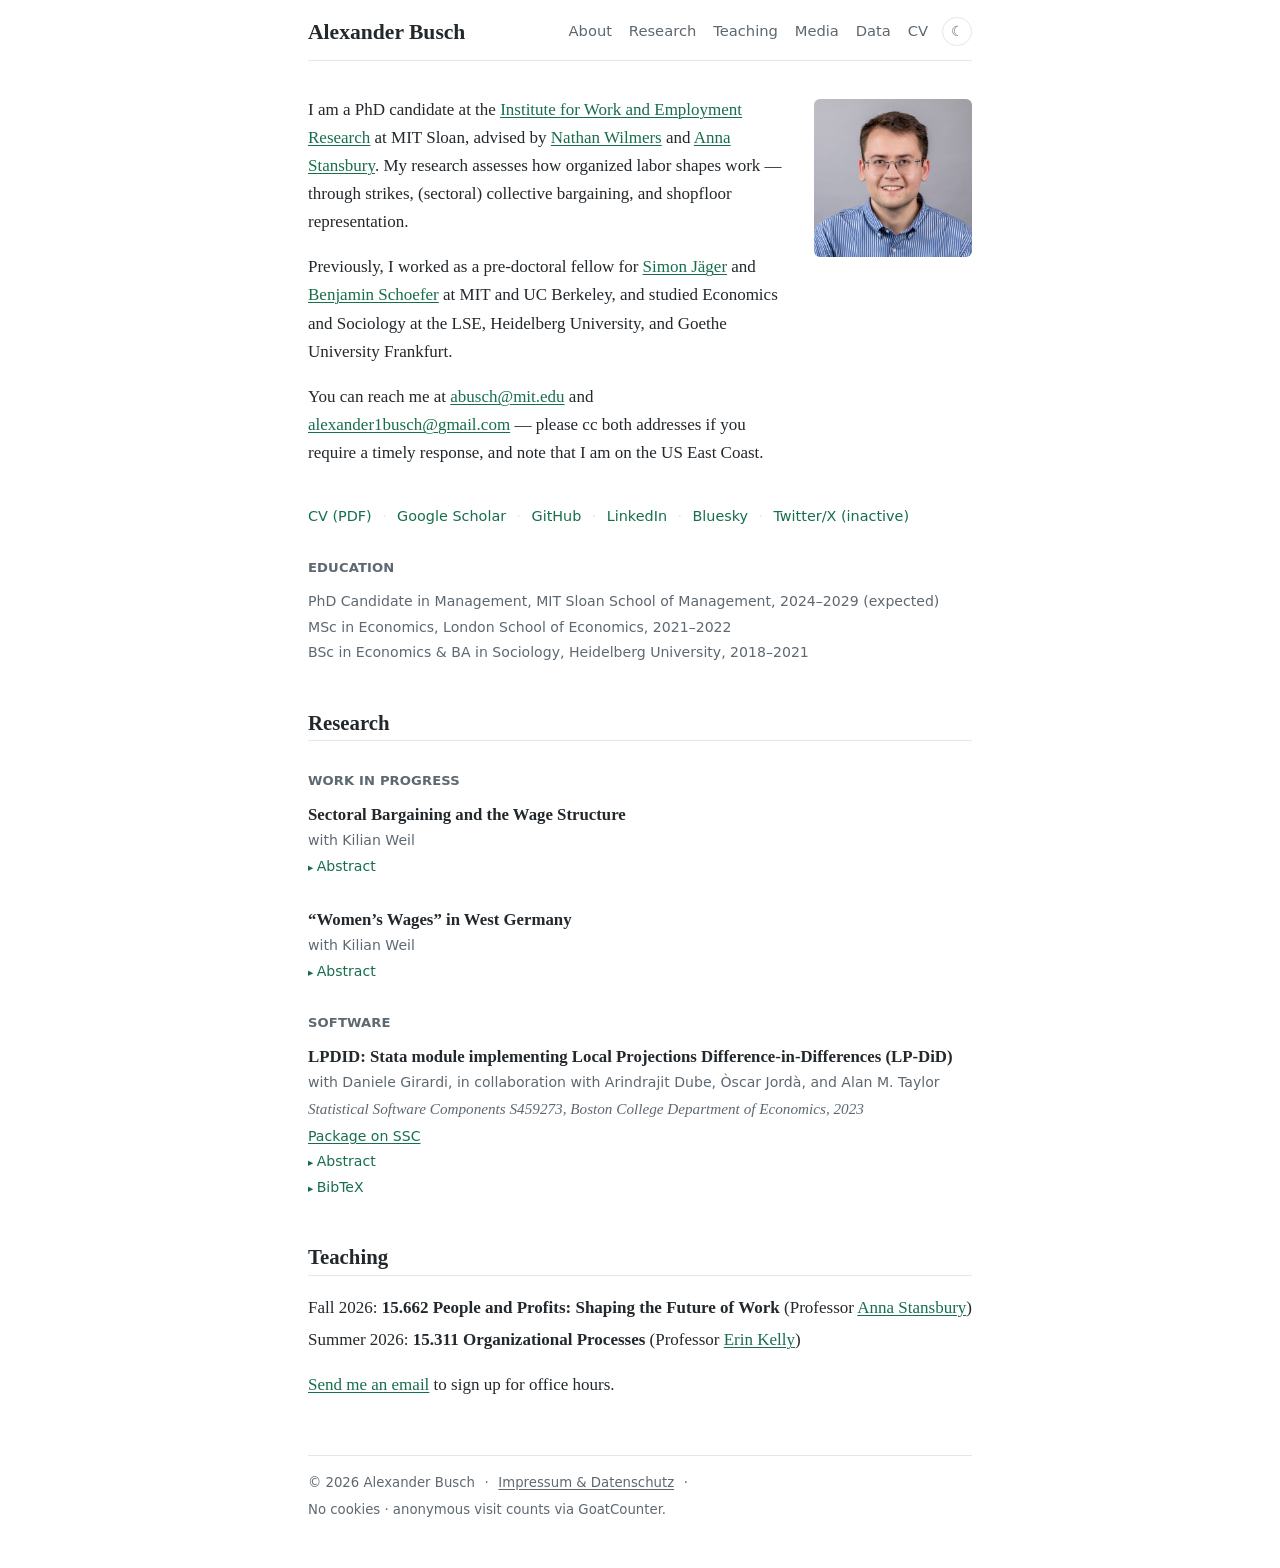
==== index.html @ 3d03d496 "Remove Shortening Childhood working paper from the research section The Working papers heading goes " ====
<!doctype html>
<html lang="en">
<head>
  <meta charset="utf-8">
  <meta name="viewport" content="width=device-width, initial-scale=1">
  <title>Alexander Busch</title>
  <meta name="description" content="Alexander Busch is a PhD candidate at MIT Sloan researching how organized labor shapes work: strikes, collective bargaining, and shopfloor representation.">
  <link rel="icon" href="data:image/svg+xml,%3Csvg xmlns='http://www.w3.org/2000/svg' viewBox='0 0 64 64'%3E%3Crect width='64' height='64' rx='12' fill='%23176e4b'/%3E%3Ctext x='32' y='43' font-family='Georgia,serif' font-size='30' fill='white' text-anchor='middle'%3EAB%3C/text%3E%3C/svg%3E">
  <link rel="stylesheet" href="styles.css">
  <!-- Applies a saved dark/light choice before the page paints (prevents flashing). -->
  <script>try{var t=localStorage.getItem('theme');if(t)document.documentElement.setAttribute('data-theme',t)}catch(e){}</script>
</head>
<body>

<header class="site-header">
  <h1 class="site-name"><a href="./">Alexander Busch</a></h1>
  <nav class="site-nav" id="site-nav">
    <a href="#about">About</a>
    <a href="#research">Research</a>
    <a href="#teaching">Teaching</a>
    <a href="media.html">Media</a>
    <a href="data.html">Data</a>
    <a href="uploads/Alexander_Busch_CV.pdf" target="_blank" rel="noopener">CV</a>
  </nav>
  <button id="theme-toggle" aria-label="Switch between light and dark mode" title="Light / dark mode"><span class="moon">☾</span><span class="sun">☀</span></button>
  <button id="nav-burger" class="nav-burger" aria-label="Menu" aria-controls="site-nav" aria-expanded="false"><span></span><span></span><span></span></button>
</header>

<!-- ================= ABOUT ================================== -->
<section id="about">
  <div class="about">
    <div class="about-text">
      <p>I am a PhD candidate at the <a href="https://iwer.mit.edu/">Institute for Work and Employment Research</a> at MIT Sloan, advised by <a href="https://www.nathanwilmers.com/">Nathan Wilmers</a> and <a href="https://www.annastansbury.com/">Anna Stansbury</a>. My research assesses how organized labor shapes work — through strikes, (sectoral) collective bargaining, and shopfloor representation.</p>
      <p>Previously, I worked as a pre-doctoral fellow for <a href="https://jaeger.scholar.princeton.edu/">Simon Jäger</a> and <a href="https://eml.berkeley.edu/~schoefer/">Benjamin Schoefer</a> at MIT and UC Berkeley, and studied Economics and Sociology at the LSE, Heidelberg University, and Goethe University Frankfurt.</p>
      <p>You can reach me at <a href="mailto:abusch@mit.edu">abusch@mit.edu</a> and <a href="mailto:alexander1busch@gmail.com">alexander1busch@gmail.com</a> — please cc both addresses if you require a timely response, and note that I am on the US East Coast.</p>
    </div>
    <img class="portrait" src="assets/portrait.jpg" alt="Portrait of Alexander Busch" width="158" height="158">
  </div>

  <p class="contact-links">
    <a href="uploads/Alexander_Busch_CV.pdf" target="_blank" rel="noopener">CV (PDF)</a> <span class="sep">·</span>
    <a href="https://scholar.google.com/citations?user=JVWjHsAAAAAJ">Google Scholar</a> <span class="sep">·</span>
    <a href="https://github.com/hieronymusBusch">GitHub</a> <span class="sep">·</span>
    <a href="https://www.linkedin.com/in/busch--alexander/">LinkedIn</a> <span class="sep">·</span>
    <a href="https://bsky.app/profile/alexanderbusch.bsky.social">Bluesky</a> <span class="sep">·</span>
    <a href="https://twitter.com/_AlexanderBusch">Twitter/X (inactive)</a>
  </p>

  <h3>Education</h3>
  <ul class="edu">
    <li>PhD Candidate in Management, MIT Sloan School of Management, 2024–2029 (expected)</li>
    <li>MSc in Economics, London School of Economics, 2021–2022</li>
    <li>BSc in Economics &amp; BA in Sociology, Heidelberg University, 2018–2021</li>
  </ul>
</section>

<!-- ================= RESEARCH =============================== -->
<section id="research">
  <h2>Research</h2>

  <!-- When there is a working paper to show, add <h3>Working papers</h3>
       here followed by <article class="pub"> blocks — the full template
       is in README.md ("How to add a paper"). -->

  <h3>Work in progress</h3>

  <article class="pub">
    <p class="pub-title">Sectoral Bargaining and the Wage Structure</p>
    <p class="pub-authors">with Kilian Weil</p>
    <details>
      <summary>Abstract</summary>
      <p class="abstract-body">We estimate how sectoral bargaining shaped German wage inequality from 1950 to 2025.</p>
    </details>
  </article>

  <article class="pub">
    <p class="pub-title">“Women’s Wages” in West Germany</p>
    <p class="pub-authors">with Kilian Weil</p>
    <details>
      <summary>Abstract</summary>
      <p class="abstract-body">We study the effect of the abolition of explicitly gendered pay scales in West German collective bargaining agreements on wages and employment.</p>
    </details>
  </article>

  <h3>Software</h3>

  <article class="pub">
    <p class="pub-title">LPDID: Stata module implementing Local Projections Difference-in-Differences (LP-DiD)</p>
    <p class="pub-authors">with Daniele Girardi, in collaboration with Arindrajit Dube, Òscar Jordà, and Alan M. Taylor</p>
    <p class="pub-venue">Statistical Software Components S459273, Boston College Department of Economics, 2023</p>
    <p class="pub-links">
      <a href="https://econpapers.repec.org/software/bocbocode/S459273.htm">Package on SSC</a>
    </p>
    <details>
      <summary>Abstract</summary>
      <p class="abstract-body">LPDID performs the Local Projections Difference-in-Differences estimator (LP-DiD) proposed by Dube, Girardi, Jordà and Taylor (2023). LP-DiD is a convenient and flexible regression-based framework for implementing Difference-in-Differences with multiple time periods. It can provide both dynamic event-study estimates and pooled estimates of the overall average effect in a post-treatment window. Treatment can be absorbing or non-absorbing. The estimation sample is restricted to units entering treatment and “clean” controls, thus avoiding the negative-weights bias of two-way fixed-effects estimators. The command allows reweighting to estimate an equally-weighted average effect, flexible choice of the pre-treatment base period, and inclusion of control variables.</p>
    </details>
    <details>
      <summary>BibTeX</summary>
      <div class="bibtex">
        <button class="copy-bib" type="button">Copy</button>
<pre>@misc{buschgirardi2023lpdid,
  author = {Busch, Alexander and Girardi, Daniele},
  title  = {LPDID: Stata module implementing Local
            Projections Difference-in-Differences (LP-DiD)},
  howpublished = {Statistical Software Components S459273,
            Boston College Department of Economics},
  year   = {2023}
}</pre>
      </div>
    </details>
  </article>
</section>

<!-- ================= TEACHING =============================== -->
<section id="teaching">
  <h2>Teaching</h2>
  <ul class="teach-list">
    <li>Fall 2026: <strong>15.662 People and Profits: Shaping the Future of Work</strong> (Professor <a href="https://www.annastansbury.com/">Anna Stansbury</a>)</li>
    <li>Summer 2026: <strong>15.311 Organizational Processes</strong> (Professor <a href="https://mitsloan.mit.edu/faculty/directory/erin-kelly">Erin Kelly</a>)</li>
  </ul>
  <p><a href="mailto:abusch@mit.edu">Send me an email</a> to sign up for office hours.</p>
</section>

<footer class="site-footer">
  <span>© 2026 Alexander Busch</span>
  <span>·</span>
  <a href="privacy.html">Impressum &amp; Datenschutz</a>
  <span>·</span>
  <span>No cookies · anonymous visit counts via GoatCounter.</span>
</footer>

<script src="script.js"></script>

<!-- Visitor statistics: GoatCounter, cookieless, dashboard at https://busch.goatcounter.com -->
<script data-goatcounter="https://busch.goatcounter.com/count" async src="//gc.zgo.at/count.js"></script>
</body>
</html>
---- styles.css ----
/* ============================================================
   alexander-busch.eu — one stylesheet for the whole site
   ------------------------------------------------------------
   All colors and fonts are defined as variables in the three
   blocks below. The two dark blocks must stay identical: one
   applies when the visitor clicked the toggle, the other when
   their operating system prefers dark mode.
   ============================================================ */

:root {
  --bg:      #ffffff;
  --text:    #23282c;
  --muted:   #5d6871;
  --accent:  #176e4b;   /* deep green */
  --border:  #e3e7e5;
  --surface: #f5f7f6;   /* background of abstract / BibTeX boxes */

  --serif: Charter, "Bitstream Charter", "Iowan Old Style", "Sitka Text", Cambria, Georgia, serif;
  --sans:  system-ui, -apple-system, "Segoe UI", Helvetica, Arial, sans-serif;
  --mono:  ui-monospace, "Cascadia Code", Consolas, Menlo, monospace;
}

/* Dark theme, selected with the toggle button */
[data-theme="dark"] {
  --bg:      #15181a;
  --text:    #d8dcde;
  --muted:   #96a1a9;
  --accent:  #6cc59d;
  --border:  #2b3134;
  --surface: #1c2124;
}

/* Dark theme, following the operating system (toggle not used) */
@media (prefers-color-scheme: dark) {
  :root:not([data-theme="light"]) {
    --bg:      #15181a;
    --text:    #d8dcde;
    --muted:   #96a1a9;
    --accent:  #6cc59d;
    --border:  #2b3134;
    --surface: #1c2124;
  }
}

/* ---------- base ------------------------------------------- */

* { box-sizing: border-box; }

html { scroll-behavior: smooth; }

body {
  margin: 0 auto;
  max-width: 44rem;
  padding: 0 1.25rem 3rem;
  font-family: var(--serif);
  font-size: 1.0625rem;
  line-height: 1.65;
  color: var(--text);
  background: var(--bg);
}

a {
  color: var(--accent);
  text-decoration-thickness: 1px;
  text-underline-offset: 2px;
}
a:hover { text-decoration-thickness: 2px; }

img { max-width: 100%; }

/* Anchor targets stop below the sticky header instead of underneath it */
section { scroll-margin-top: 4.5rem; }

h1, h2, h3 {
  font-family: var(--serif);
  line-height: 1.3;
  font-weight: 600;
}

h2 {
  font-size: 1.3rem;
  margin: 2.75rem 0 1.1rem;
  padding-bottom: 0.3rem;
  border-bottom: 1px solid var(--border);
}

/* Page title on the subpages (Media, Data, Impressum) */
.page-title { font-size: 1.3rem; margin: 0 0 0.4rem; }

h3 {
  font-family: var(--sans);
  font-size: 0.82rem;
  font-weight: 600;
  letter-spacing: 0.01em;
  color: var(--muted);
  text-transform: uppercase;
  margin: 1.9rem 0 0.9rem;
}

/* ---------- header ----------------------------------------- */

.site-header {
  position: sticky;   /* header stays visible while scrolling */
  top: 0;
  z-index: 50;
  background: var(--bg);
  display: flex;
  flex-wrap: wrap;
  align-items: center;
  gap: 0.45rem 0.9rem;
  padding: 1.05rem 0 0.85rem;
  border-bottom: 1px solid var(--border);
  margin-bottom: 2rem;
}

.site-name {
  font-size: 1.35rem;
  font-weight: 600;
  margin: 0 auto 0 0;   /* pushes nav and buttons to the right */
}
.site-name a {
  color: var(--text);
  text-decoration: none;
}

.site-nav {
  display: flex;
  flex-wrap: wrap;
  align-items: center;
  gap: 0.35rem 1.05rem;
  font-family: var(--sans);
  font-size: 0.92rem;
}
.site-nav a {
  color: var(--muted);
  text-decoration: none;
}
.site-nav a:hover { color: var(--accent); }

#theme-toggle {
  background: none;
  border: 1px solid var(--border);
  border-radius: 999px;
  color: var(--muted);
  width: 1.85rem;
  height: 1.85rem;
  line-height: 1;
  font-size: 0.9rem;
  cursor: pointer;
  padding: 0;
}
#theme-toggle:hover { color: var(--accent); border-color: var(--accent); }

/* ☰ button; only shown on narrow screens (see media query below) */
.nav-burger {
  display: none;
  background: none;
  border: 1px solid var(--border);
  border-radius: 999px;
  width: 1.85rem;
  height: 1.85rem;
  padding: 0;
  cursor: pointer;
  flex-direction: column;
  align-items: center;
  justify-content: center;
  gap: 3px;
}
.nav-burger span {
  display: block;
  width: 0.9rem;
  height: 1.5px;
  background: var(--muted);
}
.nav-burger:hover { border-color: var(--accent); }
.nav-burger:hover span { background: var(--accent); }

/* Show ☾ in light mode, ☀ in dark mode */
#theme-toggle .sun  { display: none; }
[data-theme="dark"] #theme-toggle .moon { display: none; }
[data-theme="dark"] #theme-toggle .sun  { display: inline; }
@media (prefers-color-scheme: dark) {
  :root:not([data-theme="light"]) #theme-toggle .moon { display: none; }
  :root:not([data-theme="light"]) #theme-toggle .sun  { display: inline; }
}

/* ---------- about ------------------------------------------ */

.about {
  display: flex;
  gap: 2rem;
  align-items: flex-start;
}
.about-text { flex: 1; }
.about-text p:first-child { margin-top: 0.2rem; }

.portrait {
  width: 158px;
  height: auto;      /* keeps the aspect ratio at every window size */
  border-radius: 6px;
  flex-shrink: 0;
  margin-top: 0.4rem;
}

.contact-links {
  font-family: var(--sans);
  font-size: 0.9rem;
  margin: 1.3rem 0 0;
  display: flex;
  flex-wrap: wrap;
  gap: 0.3rem 0.65rem;
}
.contact-links a { text-decoration: none; }
.contact-links a:hover { text-decoration: underline; }
.contact-links .sep { color: var(--border); }

.edu {
  font-family: var(--sans);
  font-size: 0.88rem;
  color: var(--muted);
  list-style: none;
  padding: 0;
  margin: 0.2rem 0 0;   /* the "Education" heading above provides the spacing */
}
.edu li { margin: 0.15rem 0; }

.note {
  font-family: var(--sans);
  font-size: 0.85rem;
  color: var(--muted);
}

/* ---------- publications ----------------------------------- */

.pub { margin: 0 0 1.9rem; }

.pub-title {
  font-size: 1.05rem;
  font-weight: 600;
  line-height: 1.45;
  margin: 0;
}
.pub-title a { color: var(--text); }

.pub-authors {
  font-family: var(--sans);
  font-size: 0.88rem;
  color: var(--muted);
  margin: 0.1rem 0 0;
}

.pub-venue {
  font-style: italic;
  color: var(--muted);
  font-size: 0.95rem;
  margin: 0.1rem 0 0.25rem;
}

.pub-links,
.pub details {
  font-family: var(--sans);
  font-size: 0.88rem;
  margin: 0.15rem 0 0;
}
.pub-links { display: flex; flex-wrap: wrap; gap: 0.2rem 1rem; }

.pub summary {
  color: var(--accent);
  cursor: pointer;
  list-style: none;
  width: fit-content;
}
.pub summary::-webkit-details-marker { display: none; }
.pub summary::before { content: "▸ "; font-size: 0.75em; }
.pub details[open] > summary::before { content: "▾ "; }
.pub summary:hover { text-decoration: underline; }

.abstract-body {
  font-family: var(--serif);
  font-size: 0.95rem;
  margin: 0.5rem 0 0.25rem;
  padding: 0.55rem 0.9rem;
  border-left: 3px solid var(--accent);
  background: var(--surface);
}

.bibtex { position: relative; margin-top: 0.5rem; }
.bibtex pre {
  margin: 0;
  padding: 0.7rem 0.9rem;
  background: var(--surface);
  border: 1px solid var(--border);
  border-radius: 6px;
  overflow-x: auto;
  font-family: var(--mono);
  font-size: 0.78rem;
  line-height: 1.55;
}
.copy-bib {
  position: absolute;
  top: 0.45rem;
  right: 0.45rem;
  font-family: var(--sans);
  font-size: 0.72rem;
  color: var(--muted);
  background: var(--bg);
  border: 1px solid var(--border);
  border-radius: 5px;
  padding: 0.15rem 0.5rem;
  cursor: pointer;
}
.copy-bib:hover { color: var(--accent); border-color: var(--accent); }

/* ---------- teaching --------------------------------------- */

.teach-list {
  list-style: none;
  padding: 0;
  margin: 0 0 1rem;
}
.teach-list li { margin: 0.25rem 0; }

/* ---------- media ------------------------------------------ */

.media-list {
  list-style: none;
  padding: 0;
  margin: 0;
}
.media-list li {
  display: grid;
  grid-template-columns: 5.6rem 1fr;
  gap: 1rem;
  margin: 0 0 0.95rem;
}
.media-date {
  font-family: var(--sans);
  font-size: 0.85rem;
  color: var(--muted);
  padding-top: 0.15rem;
  white-space: nowrap;
}
.media-body { min-width: 0; }
.media-outlet { font-weight: 600; }
.media-links {
  font-family: var(--sans);
  font-size: 0.88rem;
}

/* ---------- data page -------------------------------------- */

.data-list {
  list-style: none;
  padding: 0;
  margin: 0 0 1.5rem;
}
.data-list li { margin: 0 0 0.85rem; }
.data-list .desc {
  display: block;
  font-size: 0.93rem;
  color: var(--muted);
}

/* ---------- footer ----------------------------------------- */

.site-footer {
  margin-top: 3.5rem;
  padding-top: 1rem;
  border-top: 1px solid var(--border);
  font-family: var(--sans);
  font-size: 0.83rem;
  color: var(--muted);
  display: flex;
  flex-wrap: wrap;
  gap: 0.3rem 0.6rem;
}
.site-footer a { color: var(--muted); }
.site-footer a:hover { color: var(--accent); }

/* ---------- small screens ---------------------------------- */

/* Collapse the nav into the ☰ menu when it no longer fits on one line */
@media (max-width: 720px) {
  .nav-burger { display: flex; }
  .site-nav { display: none; }
  .site-header.nav-open .site-nav {
    display: flex;
    flex-direction: column;
    align-items: flex-start;
    gap: 0.6rem;
    width: 100%;
    order: 10;
    padding: 0.4rem 0 0.6rem;
  }
}

@media (max-width: 620px) {
  body { font-size: 1rem; }
  .about { flex-direction: column-reverse; gap: 1.1rem; }
  .portrait { width: 132px; }
  .media-list li {
    grid-template-columns: 1fr;
    gap: 0.05rem;
    margin-bottom: 1.1rem;
  }
}
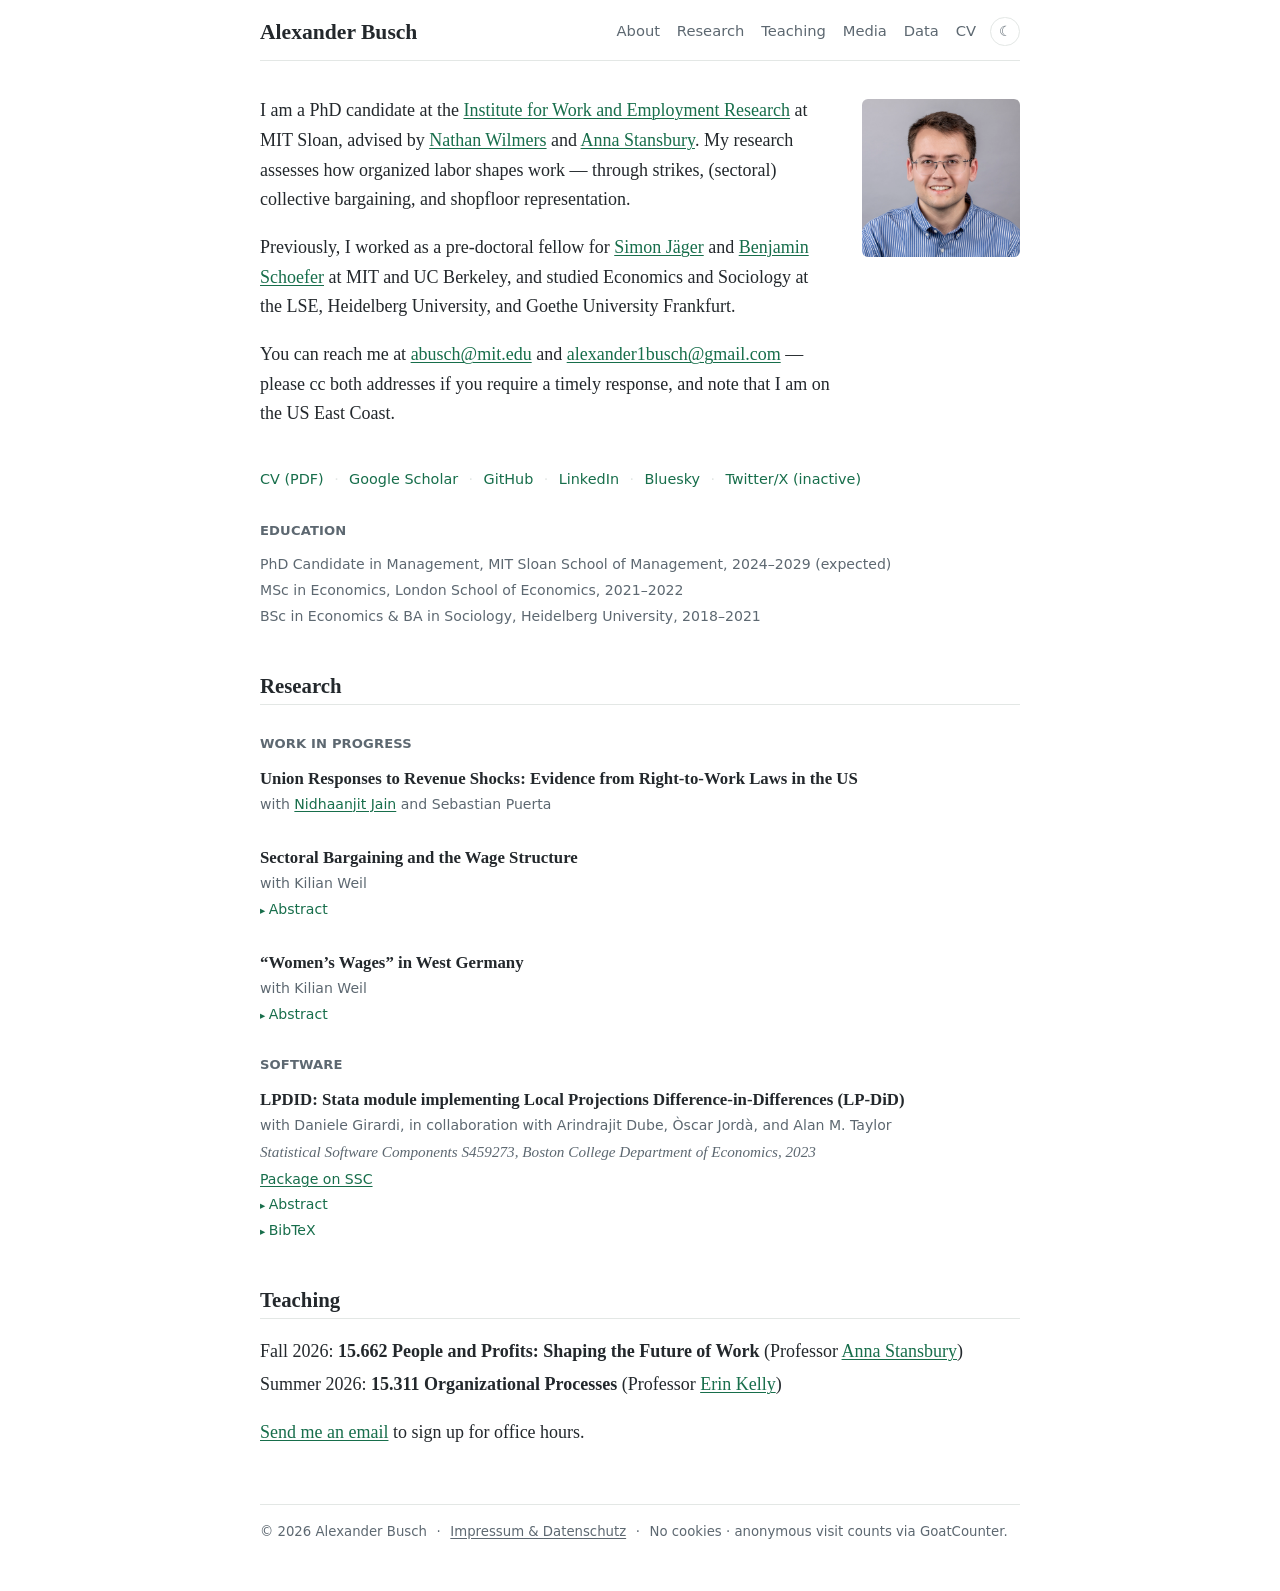
==== commit 2672233a: "Add work-in-progress paper: Union Responses to Revenue Shocks With Nidhaanjit Jain (linked) and Seba" ====
--- a/index.html
+++ b/index.html
@@ -63,6 +63,11 @@
        is in README.md ("How to add a paper"). -->
 
   <h3>Work in progress</h3>
+
+  <article class="pub">
+    <p class="pub-title">Union Responses to Revenue Shocks: Evidence from Right-to-Work Laws in the US</p>
+    <p class="pub-authors">with <a href="https://nidhaan-jain.github.io/index.html">Nidhaanjit Jain</a> and Sebastian Puerta</p>
+  </article>
 
   <article class="pub">
     <p class="pub-title">Sectoral Bargaining and the Wage Structure</p>
--- a/styles.css
+++ b/styles.css
@@ -50,10 +50,12 @@
 
 body {
   margin: 0 auto;
-  max-width: 44rem;
+  /* Width of the whole text column (1rem = 16px, so 50rem = 800px).
+     Raise or lower this one value to make the site wider or narrower. */
+  max-width: 50rem;
   padding: 0 1.25rem 3rem;
   font-family: var(--serif);
-  font-size: 1.0625rem;
+  font-size: 1.125rem;
   line-height: 1.65;
   color: var(--text);
   background: var(--bg);
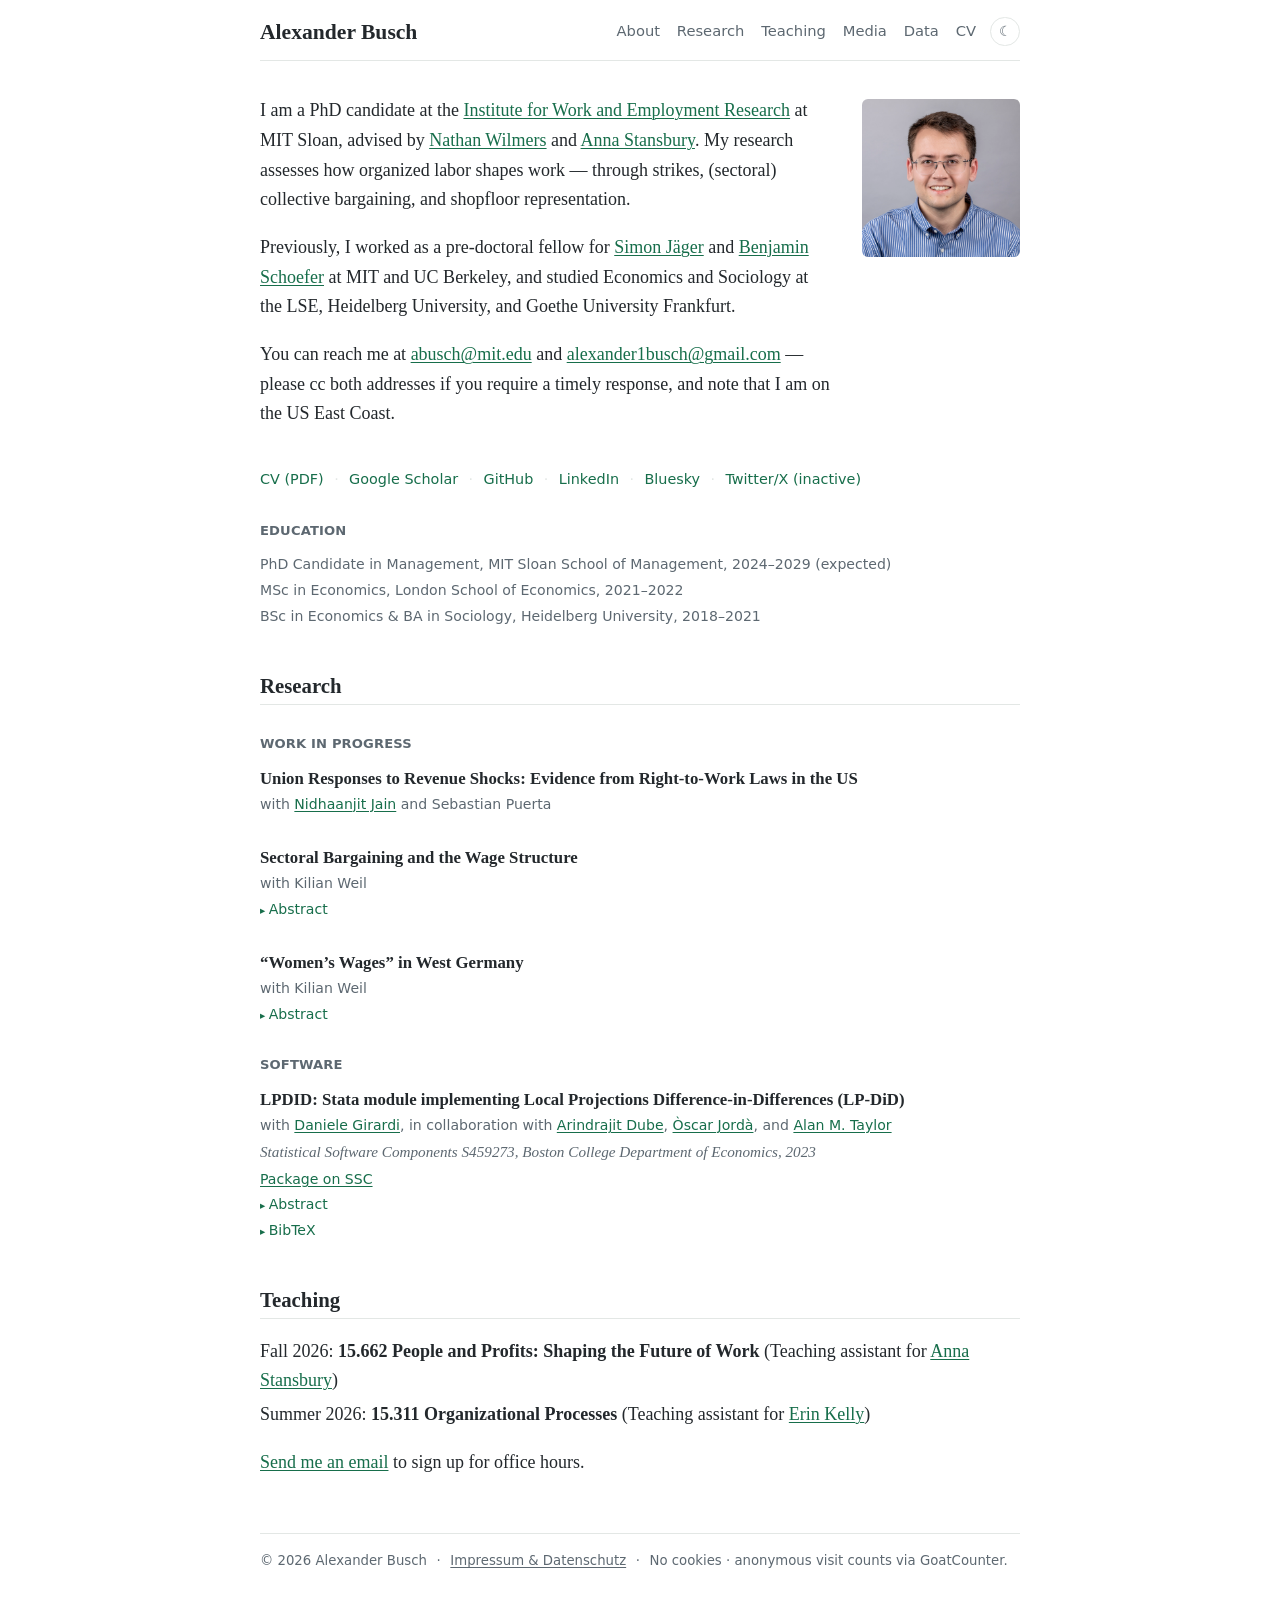
==== commit 7a233fdb: "Link LPDID coauthors and reword teaching credits to Teaching assistant for Girardi, Dube, Jorda, and" ====
--- a/index.html
+++ b/index.html
@@ -91,7 +91,7 @@
 
   <article class="pub">
     <p class="pub-title">LPDID: Stata module implementing Local Projections Difference-in-Differences (LP-DiD)</p>
-    <p class="pub-authors">with Daniele Girardi, in collaboration with Arindrajit Dube, Òscar Jordà, and Alan M. Taylor</p>
+    <p class="pub-authors">with <a href="https://danielegirardi.github.io/">Daniele Girardi</a>, in collaboration with <a href="https://arindube.com/">Arindrajit Dube</a>, <a href="https://sites.google.com/site/oscarjorda/">Òscar Jordà</a>, and <a href="https://sites.google.com/view/amtaylor/">Alan M. Taylor</a></p>
     <p class="pub-venue">Statistical Software Components S459273, Boston College Department of Economics, 2023</p>
     <p class="pub-links">
       <a href="https://econpapers.repec.org/software/bocbocode/S459273.htm">Package on SSC</a>
@@ -121,8 +121,8 @@
 <section id="teaching">
   <h2>Teaching</h2>
   <ul class="teach-list">
-    <li>Fall 2026: <strong>15.662 People and Profits: Shaping the Future of Work</strong> (Professor <a href="https://www.annastansbury.com/">Anna Stansbury</a>)</li>
-    <li>Summer 2026: <strong>15.311 Organizational Processes</strong> (Professor <a href="https://mitsloan.mit.edu/faculty/directory/erin-kelly">Erin Kelly</a>)</li>
+    <li>Fall 2026: <strong>15.662 People and Profits: Shaping the Future of Work</strong> (Teaching assistant for <a href="https://www.annastansbury.com/">Anna Stansbury</a>)</li>
+    <li>Summer 2026: <strong>15.311 Organizational Processes</strong> (Teaching assistant for <a href="https://mitsloan.mit.edu/faculty/directory/erin-kelly">Erin Kelly</a>)</li>
   </ul>
   <p><a href="mailto:abusch@mit.edu">Send me an email</a> to sign up for office hours.</p>
 </section>
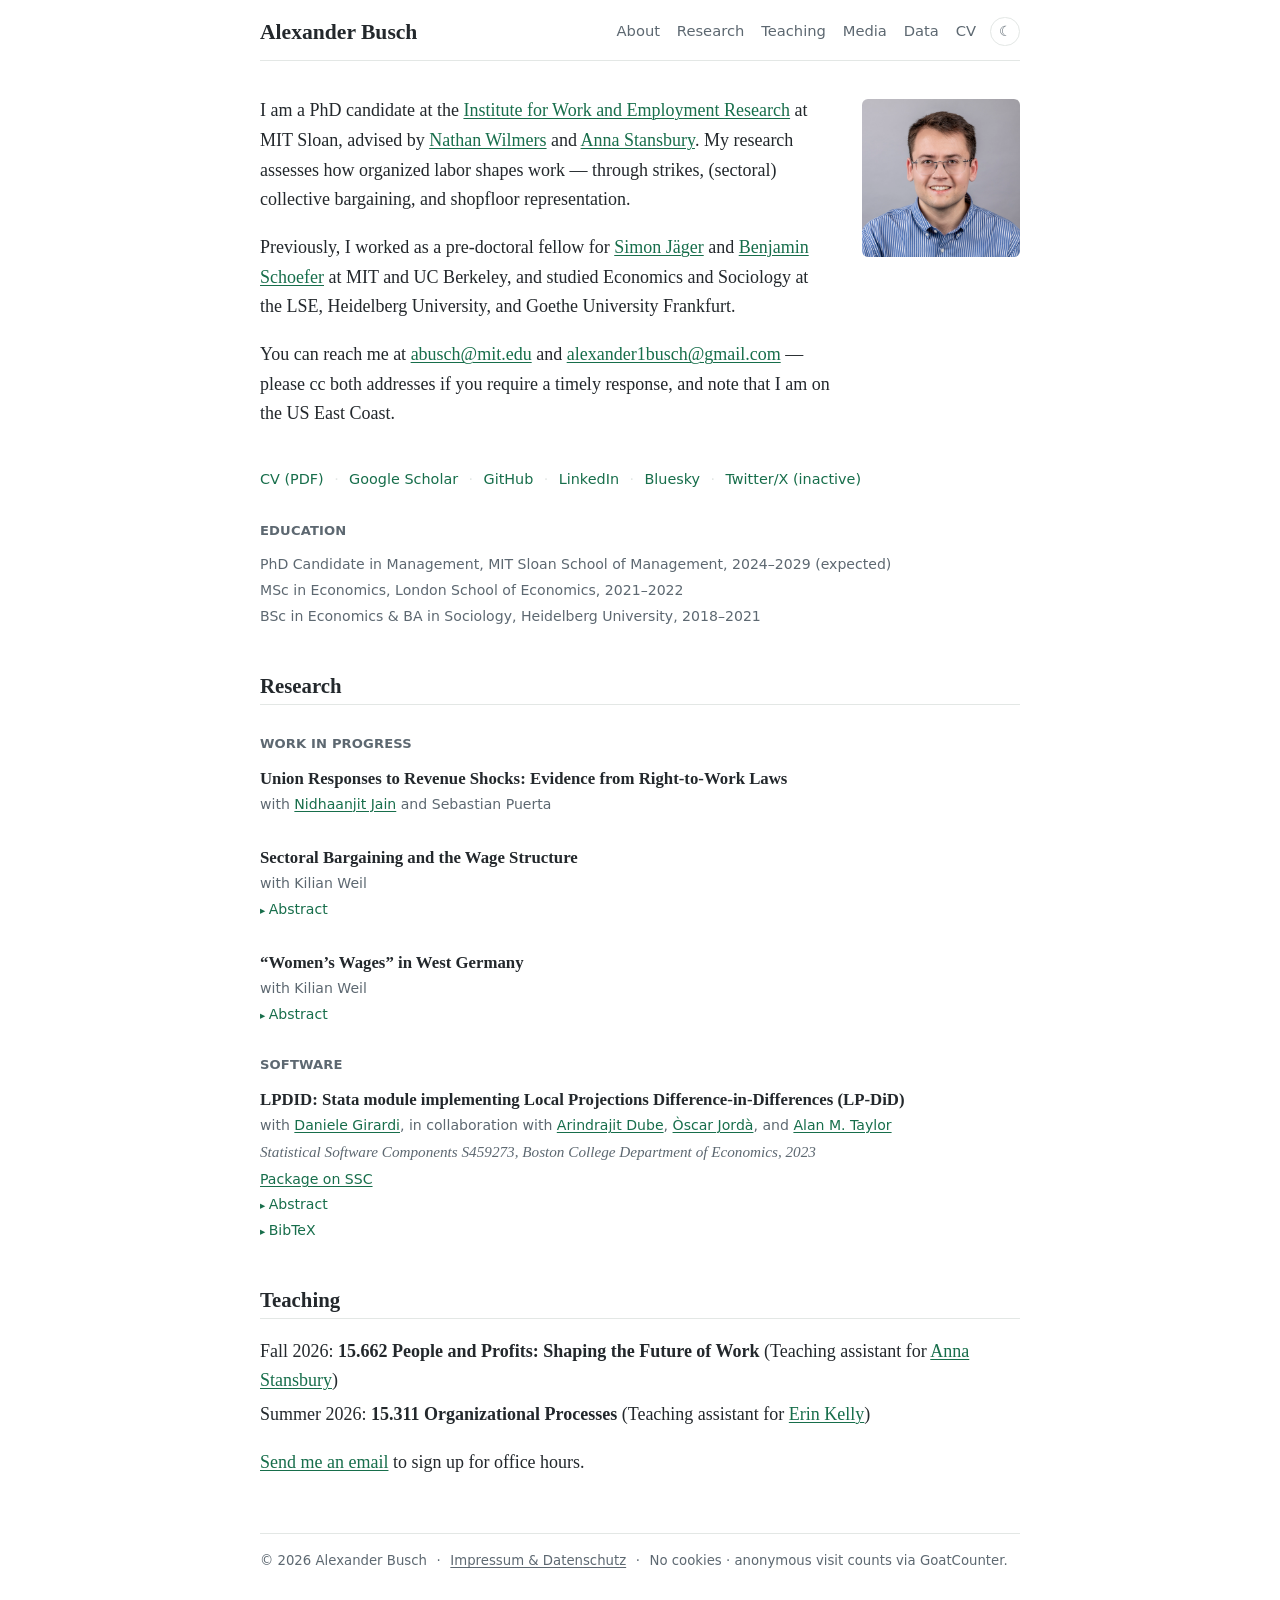
==== commit 7fd358e1: "Shorten Union Responses paper title and update CV Title drops the in-the-US suffix, matching the upd" ====
--- a/index.html
+++ b/index.html
@@ -65,7 +65,7 @@
   <h3>Work in progress</h3>
 
   <article class="pub">
-    <p class="pub-title">Union Responses to Revenue Shocks: Evidence from Right-to-Work Laws in the US</p>
+    <p class="pub-title">Union Responses to Revenue Shocks: Evidence from Right-to-Work Laws</p>
     <p class="pub-authors">with <a href="https://nidhaan-jain.github.io/index.html">Nidhaanjit Jain</a> and Sebastian Puerta</p>
   </article>
 
@@ -74,7 +74,7 @@
     <p class="pub-authors">with Kilian Weil</p>
     <details>
       <summary>Abstract</summary>
-      <p class="abstract-body">We estimate how sectoral bargaining shaped German wage inequality from 1950 to 2025.</p>
+      <p class="abstract-body">We use a newly digitized panel of collective bargaining agreements linked to quarterly labor market data to study how sectoral agreements shaped aggregate wage inequality in Germany between 1950 and 2025.</p>
     </details>
   </article>
 
@@ -83,7 +83,7 @@
     <p class="pub-authors">with Kilian Weil</p>
     <details>
       <summary>Abstract</summary>
-      <p class="abstract-body">We study the effect of the abolition of explicitly gendered pay scales in West German collective bargaining agreements on wages and employment.</p>
+      <p class="abstract-body">We study the effect of explicitly and implicitly gendered pay scales in West German collective bargaining agreements on gender gaps in wages and employment.</p>
     </details>
   </article>
 
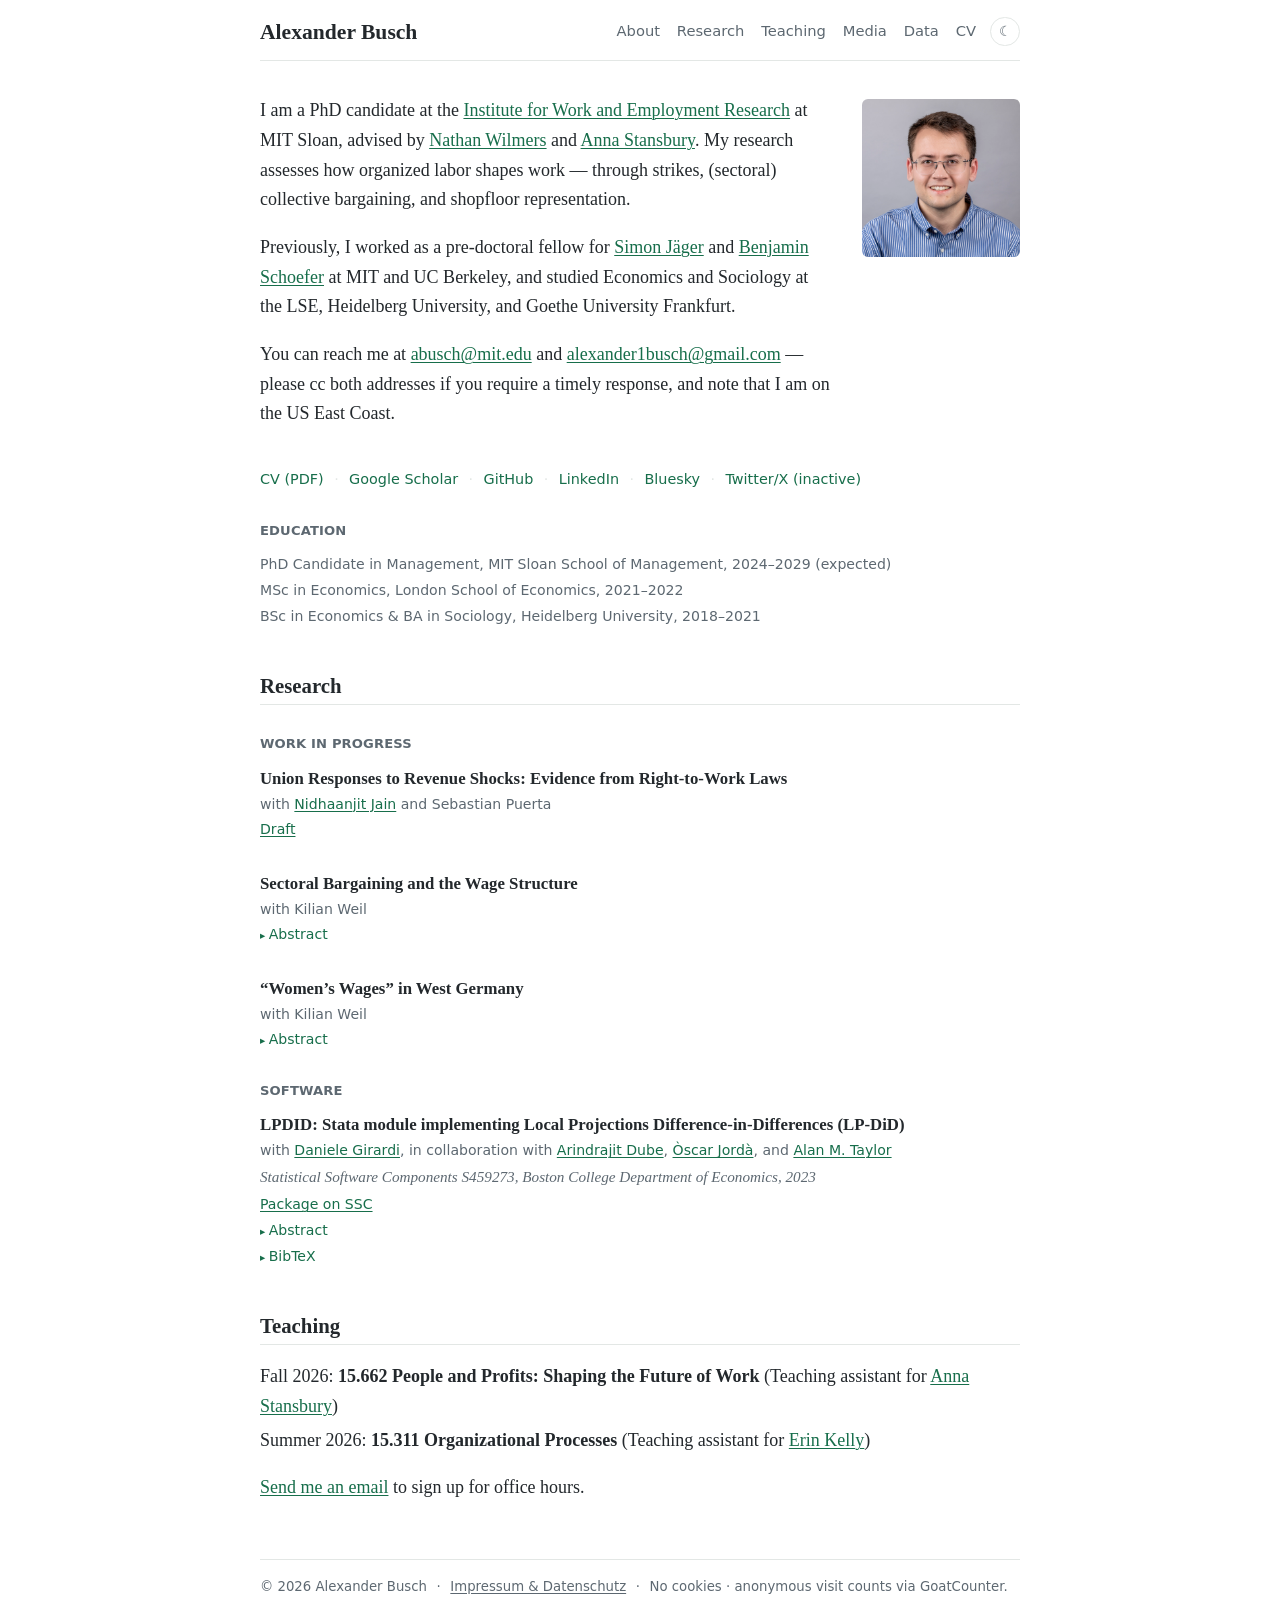
==== commit 27a848b9: "Add draft link to Union Responses to Revenue Shocks Google Drive link, verified publicly viewable wi" ====
--- a/index.html
+++ b/index.html
@@ -67,6 +67,9 @@
   <article class="pub">
     <p class="pub-title">Union Responses to Revenue Shocks: Evidence from Right-to-Work Laws</p>
     <p class="pub-authors">with <a href="https://nidhaan-jain.github.io/index.html">Nidhaanjit Jain</a> and Sebastian Puerta</p>
+    <p class="pub-links">
+      <a href="https://drive.google.com/file/d/1w0aOSRI0GkBZFJo4KDsDNuRT7KeEWNWE/view">Draft</a>
+    </p>
   </article>
 
   <article class="pub">
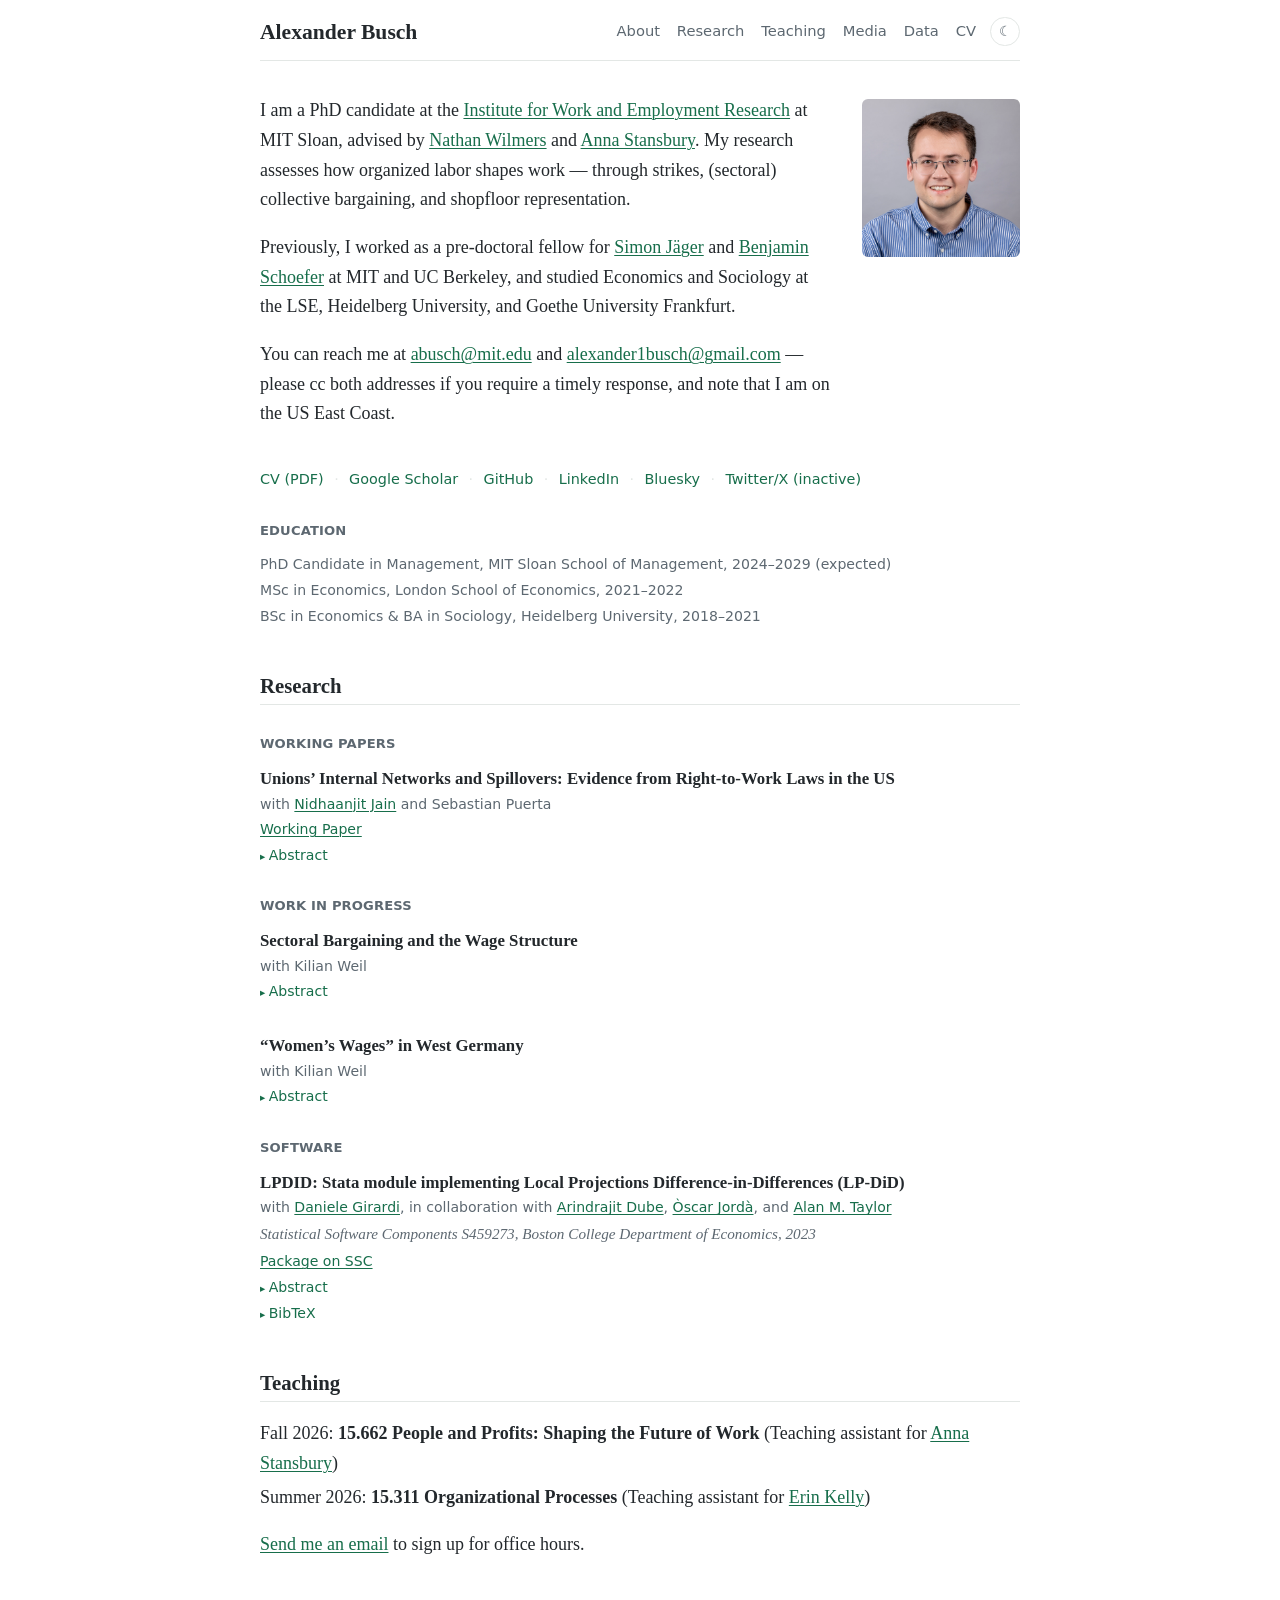
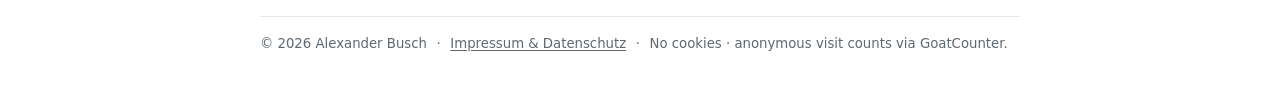
==== commit 47910b78: "Promote the RTW paper to Working papers with new title and abstract Title: Unions Internal Networks " ====
--- a/index.html
+++ b/index.html
@@ -58,19 +58,21 @@
 <section id="research">
   <h2>Research</h2>
 
-  <!-- When there is a working paper to show, add <h3>Working papers</h3>
-       here followed by <article class="pub"> blocks — the full template
-       is in README.md ("How to add a paper"). -->
+  <h3>Working papers</h3>
+
+  <article class="pub">
+    <p class="pub-title">Unions’ Internal Networks and Spillovers: Evidence from Right-to-Work Laws in the US</p>
+    <p class="pub-authors">with <a href="https://nidhaan-jain.github.io/index.html">Nidhaanjit Jain</a> and Sebastian Puerta</p>
+    <p class="pub-links">
+      <a href="https://drive.google.com/file/d/1w0aOSRI0GkBZFJo4KDsDNuRT7KeEWNWE/view">Working Paper</a>
+    </p>
+    <details>
+      <summary>Abstract</summary>
+      <p class="abstract-body">We document the expansive geographic scope of labor unions in the US and study the implications for the propagation of shocks. The average union local (branch) represented workers dispersed across three states in 2011. Consequently, shocks to a union’s workers in one state can have spillovers in other states through the response of the union. We show this in the context of state-level Right-to-Work (RTW) laws, which create a free-riding problem for unions by making dues payments optional. A model of a multistate union predicts spillovers whose sign depends on the relative magnitudes of two forces akin to substitution and scale effects. Negative spillovers become more likely as cross-state complementarities in membership production increase. We test for spillovers using the adoption of five RTW laws between 2012 and 2017. RTW laws have positive spillovers in non-adopting states; unions increase the number of bargaining units represented in these states, making up for about 35 percent of the workers lost in the adopting states. Notably, more than half of the spillover occurs in non-bordering states. New organizing explains 42 percent of the spillover; the rest appears to be driven by the increased likelihood of contract renegotiation for existing bargaining units. The spillovers are not driven by changes in the price or quality of union services.</p>
+    </details>
+  </article>
 
   <h3>Work in progress</h3>
-
-  <article class="pub">
-    <p class="pub-title">Union Responses to Revenue Shocks: Evidence from Right-to-Work Laws</p>
-    <p class="pub-authors">with <a href="https://nidhaan-jain.github.io/index.html">Nidhaanjit Jain</a> and Sebastian Puerta</p>
-    <p class="pub-links">
-      <a href="https://drive.google.com/file/d/1w0aOSRI0GkBZFJo4KDsDNuRT7KeEWNWE/view">Draft</a>
-    </p>
-  </article>
 
   <article class="pub">
     <p class="pub-title">Sectoral Bargaining and the Wage Structure</p>
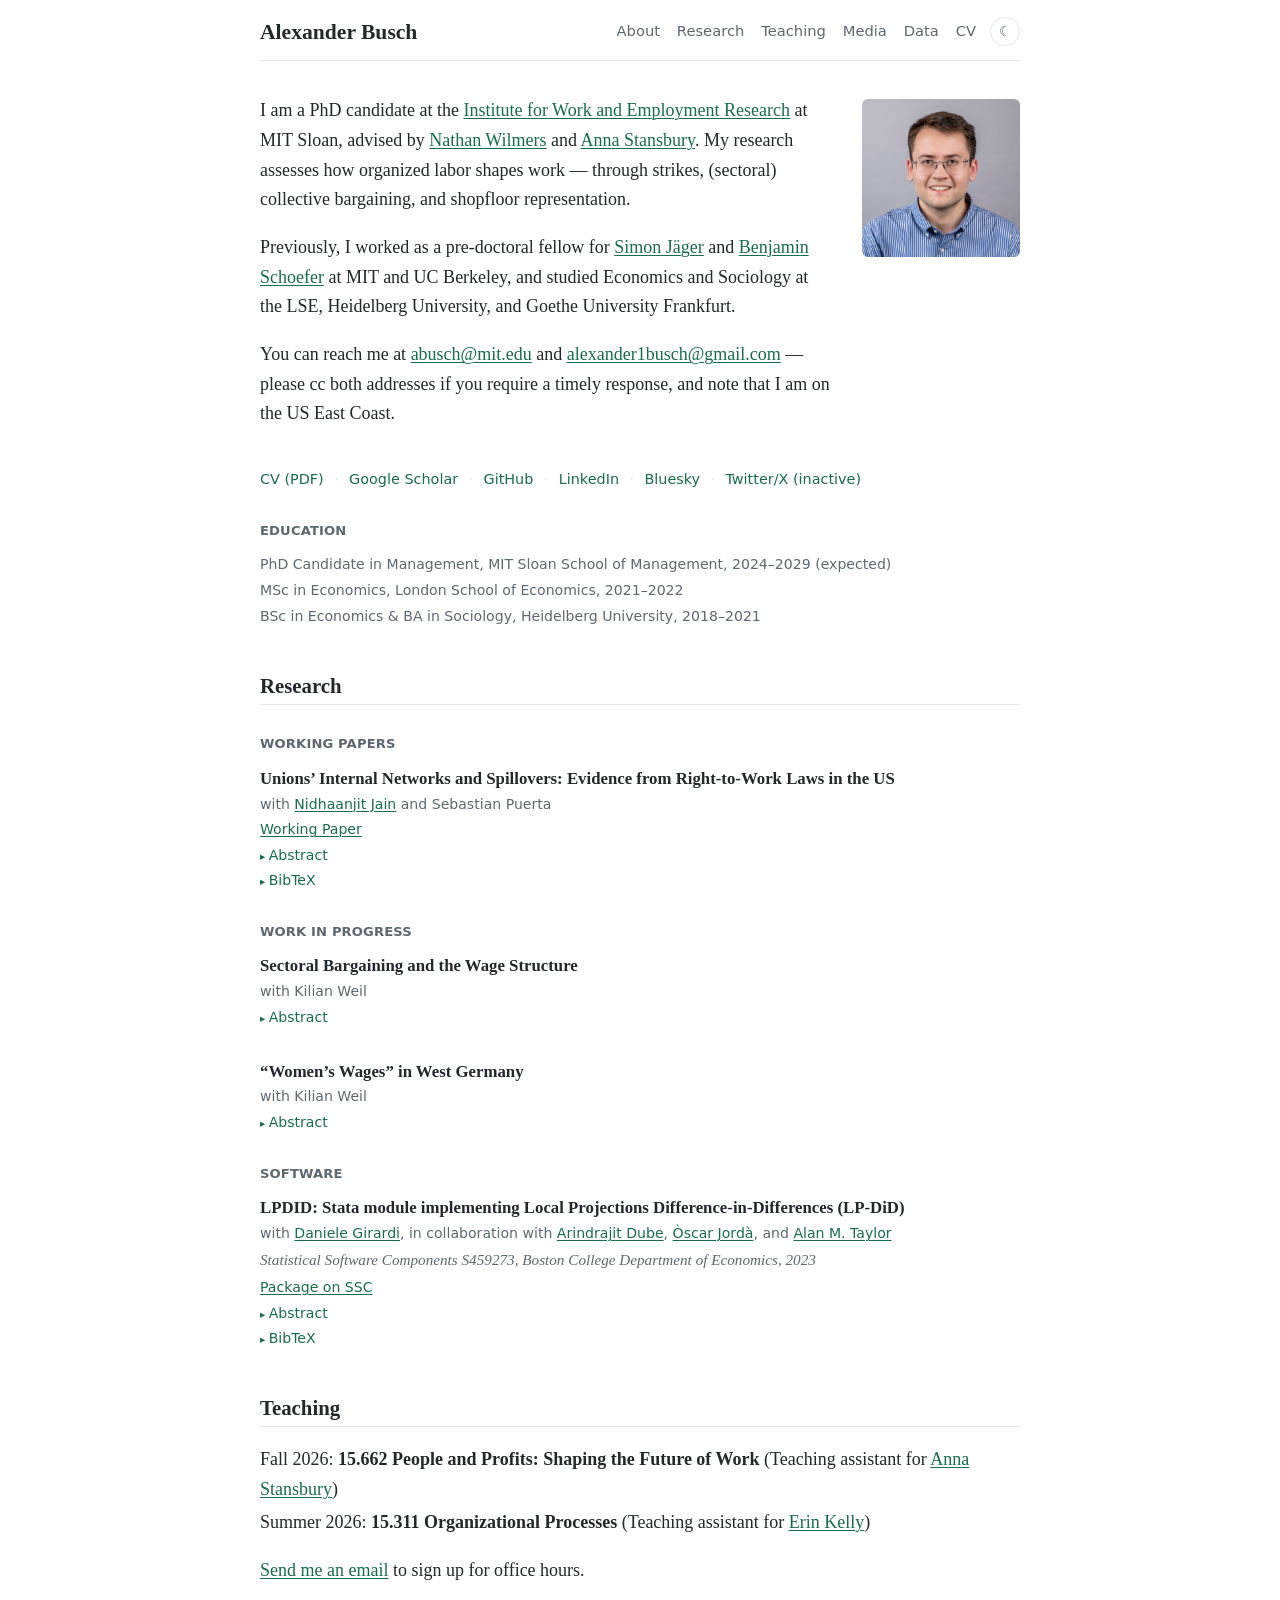
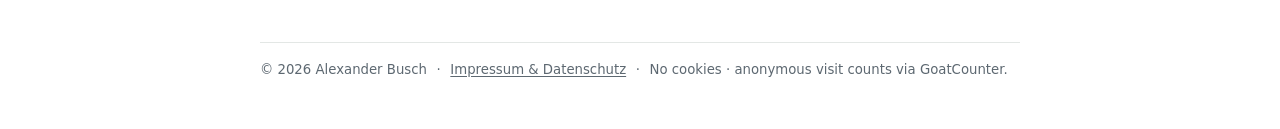
==== commit ea5e7f33: "Add BibTeX block to the spillovers working paper Co-Authored-By: Claude Fable 5 <noreply@anthropic.c" ====
--- a/index.html
+++ b/index.html
@@ -69,6 +69,19 @@
     <details>
       <summary>Abstract</summary>
       <p class="abstract-body">We document the expansive geographic scope of labor unions in the US and study the implications for the propagation of shocks. The average union local (branch) represented workers dispersed across three states in 2011. Consequently, shocks to a union’s workers in one state can have spillovers in other states through the response of the union. We show this in the context of state-level Right-to-Work (RTW) laws, which create a free-riding problem for unions by making dues payments optional. A model of a multistate union predicts spillovers whose sign depends on the relative magnitudes of two forces akin to substitution and scale effects. Negative spillovers become more likely as cross-state complementarities in membership production increase. We test for spillovers using the adoption of five RTW laws between 2012 and 2017. RTW laws have positive spillovers in non-adopting states; unions increase the number of bargaining units represented in these states, making up for about 35 percent of the workers lost in the adopting states. Notably, more than half of the spillover occurs in non-bordering states. New organizing explains 42 percent of the spillover; the rest appears to be driven by the increased likelihood of contract renegotiation for existing bargaining units. The spillovers are not driven by changes in the price or quality of union services.</p>
+    </details>
+    <details>
+      <summary>BibTeX</summary>
+      <div class="bibtex">
+        <button class="copy-bib" type="button">Copy</button>
+<pre>@unpublished{buschjainpuerta2026spillovers,
+  author = {Busch, Alexander and Jain, Nidhaanjit and Puerta, Sebastian},
+  title  = {Unions' Internal Networks and Spillovers:
+            Evidence from Right-to-Work Laws in the US},
+  note   = {Working paper},
+  year   = {2026}
+}</pre>
+      </div>
     </details>
   </article>
 
